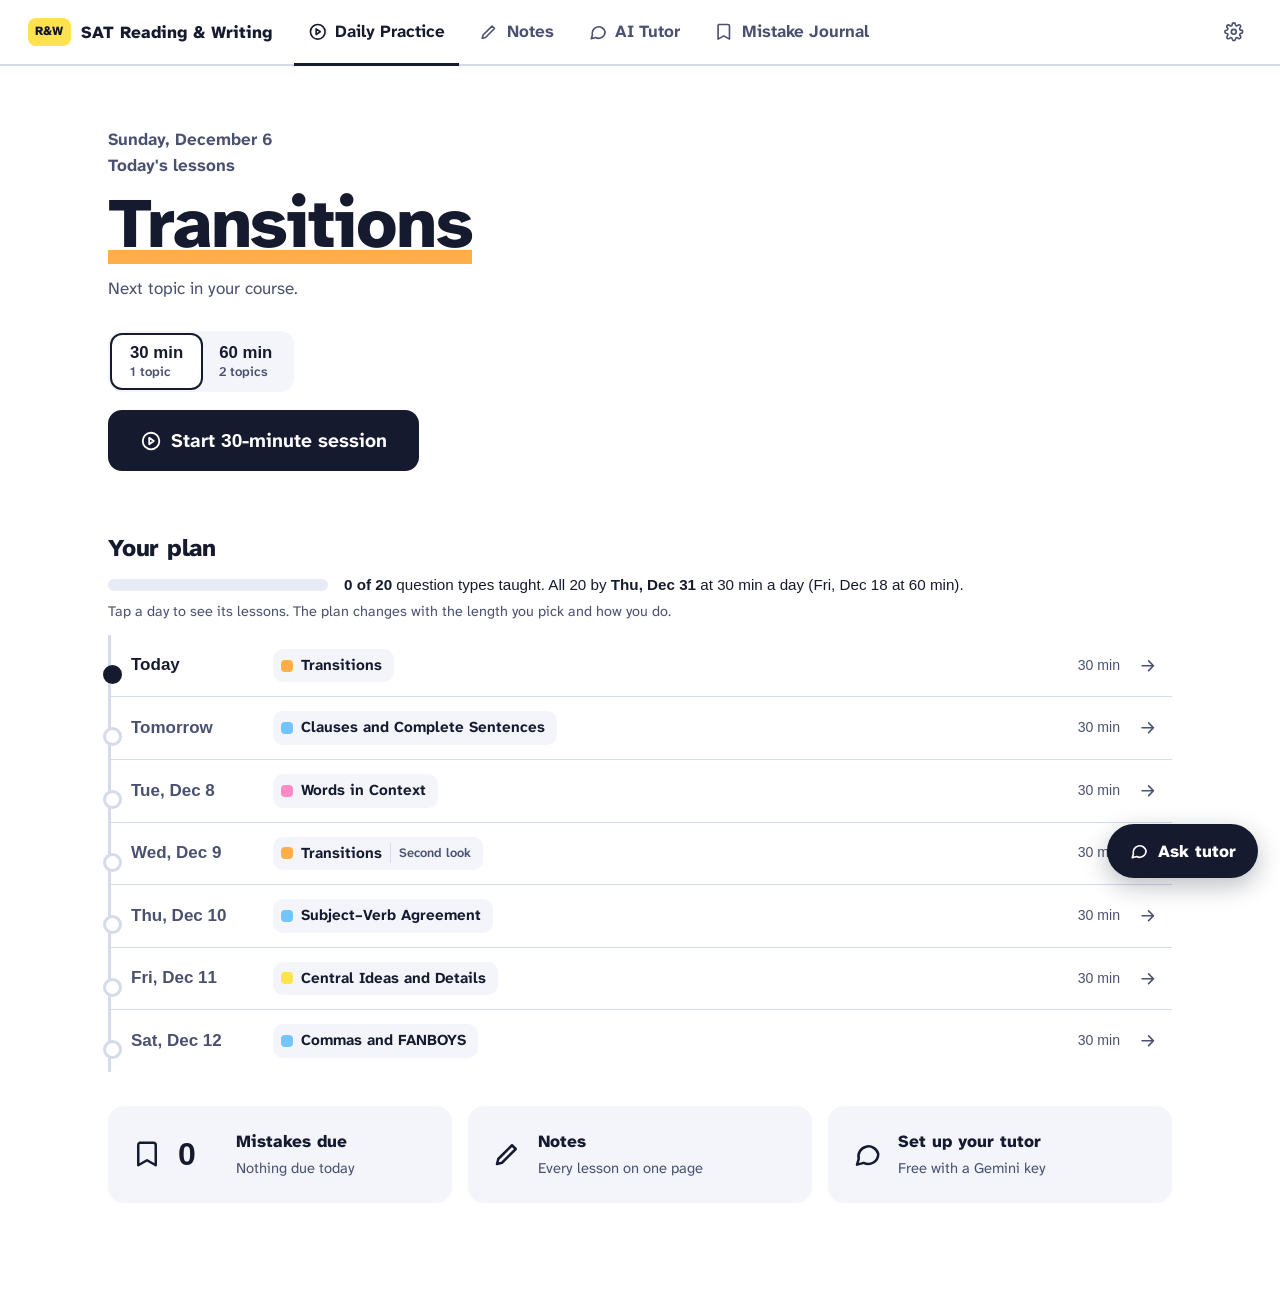
==== index.html @ 2e92bcdc "SAT Reading & Writing study app (website version) Runs the app's engine in the browser with Pyodide;" ====
<!doctype html>
<html lang="en" data-build="c3b82fe256">
<head>
<meta charset="utf-8">
<meta name="viewport" content="width=device-width, initial-scale=1">
<title>SAT Reading &amp; Writing</title>
<link rel="icon" href="data:image/svg+xml,%3Csvg xmlns='http://www.w3.org/2000/svg' viewBox='0 0 32 32'%3E%3Crect width='32' height='32' rx='8' fill='%23FFE24D'/%3E%3Ctext x='16' y='22' font-family='Arial' font-weight='800' font-size='14' fill='%2310142B' text-anchor='middle'%3ER%26W%3C/text%3E%3C/svg%3E">
<link rel="preload" href="fonts/AtkinsonHyperlegibleNext.ttf" as="font" type="font/ttf" crossorigin>
<link rel="stylesheet" href="app.css?v=c3b82fe256">
<script>window.__errors = []; window.addEventListener("error", function (e) { window.__errors.push(String(e.message || e)); });</script>
<script>try { var t = localStorage.getItem("theme"); if (t === "light" || t === "dark") document.documentElement.setAttribute("data-theme", t); } catch (e) {}</script>
</head>
<body>
<div id="boot" role="status" aria-live="polite"><div class="boot-card"><i>R&amp;W</i>
<div class="boot-msg">Loading…</div><div class="boot-bar"><span></span></div>
<p class="boot-help">The first visit downloads the app (about 15 MB). After that it opens in a couple of seconds.</p></div></div>
<style>
#boot { position: fixed; inset: 0; z-index: 100; display: grid; place-items: center; background: var(--bg); color: var(--ink); padding: 24px; }
#boot .boot-card { width: min(420px, 100%); text-align: center; }
#boot i { display: inline-grid; place-items: center; height: 44px; padding: 0 12px; border-radius: 12px; background: var(--II); color: #10142B;
  font: normal 800 1.05rem var(--sans); margin-bottom: 18px; }
#boot .boot-msg { font-weight: 800; font-size: 1.25rem; margin-bottom: 14px; }
#boot .boot-bar { height: 6px; border-radius: 3px; background: var(--panel-2); overflow: hidden; }
#boot .boot-bar span { display: block; height: 100%; width: 40%; border-radius: 3px; background: var(--II); animation: bootslide 1.2s ease-in-out infinite; }
#boot .boot-help { color: var(--ink-2); font-size: .9rem; margin-top: 14px; }
#boot.failed .boot-bar { display: none; }
#boot.failed .boot-msg { color: var(--bad); }
@keyframes bootslide { 0% { transform: translateX(-100%); } 100% { transform: translateX(250%); } }
@media (prefers-reduced-motion: reduce) { #boot .boot-bar span { animation: none; width: 100%; } }
</style>
<header class="topbar">
  <a class="brand" href="#/"><i>R&amp;W</i><span>SAT Reading &amp; Writing</span></a>
  <nav class="mainnav" aria-label="Main">
    <a href="#/" data-nav="home"><svg class="ico" viewBox="0 0 24 24"><circle cx="12" cy="12" r="9"/><path d="M10 8.5l5 3.5-5 3.5z"/></svg>Daily Practice</a>
    <a href="#/notes" data-nav="notes"><svg class="ico" viewBox="0 0 24 24"><path d="M4 20l4-1L19 8l-3-3L5 16z"/></svg>Notes</a>
    <a href="#/tutor" data-nav="tutor"><svg class="ico" viewBox="0 0 24 24"><path d="M21 12a8 8 0 0 1-11.6 7.1L4 20.5l1.4-4.6A8 8 0 1 1 21 12z"/></svg>AI Tutor</a>
    <a href="#/journal" data-nav="journal"><svg class="ico" viewBox="0 0 24 24"><path d="M6 3h11a2 2 0 0 1 2 2v16l-7-4-7 4V5a2 2 0 0 1 1-2z"/></svg>Mistake Journal</a>
  </nav>
  <a class="iconlink" href="#/settings" title="Settings" aria-label="Settings"><svg class="ico" viewBox="0 0 24 24"><circle cx="12" cy="12" r="3"/><path d="M19.4 15a1.7 1.7 0 0 0 .3 1.8l.1.1a2 2 0 1 1-2.8 2.8l-.1-.1a1.7 1.7 0 0 0-1.8-.3 1.7 1.7 0 0 0-1 1.5V21a2 2 0 1 1-4 0v-.1a1.7 1.7 0 0 0-1.1-1.5 1.7 1.7 0 0 0-1.8.3l-.1.1a2 2 0 1 1-2.8-2.8l.1-.1a1.7 1.7 0 0 0 .3-1.8 1.7 1.7 0 0 0-1.5-1H3a2 2 0 1 1 0-4h.1a1.7 1.7 0 0 0 1.5-1.1 1.7 1.7 0 0 0-.3-1.8l-.1-.1a2 2 0 1 1 2.8-2.8l.1.1a1.7 1.7 0 0 0 1.8.3H9a1.7 1.7 0 0 0 1-1.5V3a2 2 0 1 1 4 0v.1a1.7 1.7 0 0 0 1 1.5 1.7 1.7 0 0 0 1.8-.3l.1-.1a2 2 0 1 1 2.8 2.8l-.1.1a1.7 1.7 0 0 0-.3 1.8V9a1.7 1.7 0 0 0 1.5 1H21a2 2 0 1 1 0 4h-.1a1.7 1.7 0 0 0-1.5 1z"/></svg></a>
</header>
<main id="app" tabindex="-1"></main>

<button class="tutor-fab" id="tutorFab" type="button"><svg class="ico" viewBox="0 0 24 24"><path d="M21 12a8 8 0 0 1-11.6 7.1L4 20.5l1.4-4.6A8 8 0 1 1 21 12z"/></svg>Ask tutor</button>
<aside class="drawer" id="drawer" aria-hidden="true" aria-label="AI Tutor">
  <div class="drawer-head">
    <strong>AI Tutor</strong>
    <span class="drawer-ctx" id="drawerCtx"></span>
    <button class="linkbtn" id="drawerNew" type="button">New chat</button>
    <button class="iconbtn" id="drawerClose" type="button" aria-label="Close tutor"><svg class="ico" viewBox="0 0 24 24"><path d="M6 6l12 12M18 6L6 18"/></svg></button>
  </div>
  <div class="drawer-body" id="drawerBody"></div>
</aside>
<script src="pyodide/pyodide.js"></script>
<script src="web.js?v=c3b82fe256"></script>
<script src="app.js?v=c3b82fe256"></script>
</body>
</html>
---- app.css ----
@font-face { font-family: "Atkinson Next"; src: url("fonts/AtkinsonHyperlegibleNext.ttf") format("truetype"); font-weight: 200 800; font-style: normal; font-display: swap; }
@font-face { font-family: "Atkinson Next"; src: url("fonts/AtkinsonHyperlegibleNext-Italic.ttf") format("truetype"); font-weight: 200 800; font-style: italic; font-display: swap; }

/* ---------- tokens ---------- */
:root {
  --bg: #FFFFFF; --panel: #F3F5FB; --panel-2: #E7EBF5; --ink: #161A2E; --ink-2: #4A5170; --line: #D6DBEA;
  --btn: #161A2E; --btn-ink: #FFFFFF; --focus: #3B5BDB;
  --good: #0E8A4F; --good-bg: #E2F5E9; --bad: #C62F3A; --bad-bg: #FCE7E8;
  --shadow: 0 1px 0 rgba(22,26,46,.04), 0 6px 18px rgba(22,26,46,.06);
  --II: #FFE24D; --CS: #FF8CC6; --EI: #FFAE4A; --SEC: #74C4FF; --dc: #FFE24D;
  --sans: "Atkinson Next", -apple-system, BlinkMacSystemFont, "Helvetica Neue", Arial, sans-serif;
  --serif: Charter, "Bitstream Charter", "Iowan Old Style", Georgia, serif;
  --num: -apple-system, BlinkMacSystemFont, "Helvetica Neue", Inter, Arial, sans-serif;
  color-scheme: light;
}
@media (prefers-color-scheme: dark) {
  :root:not([data-theme="light"]) {
    --bg: #10142B; --panel: #181D3A; --panel-2: #232A4D; --ink: #F3F5FF; --ink-2: #BAC1E6; --line: #343D70;
    --btn: #FFE24D; --btn-ink: #10142B; --focus: #8FB0FF;
    --good: #4BE08F; --good-bg: rgba(61,220,132,.15); --bad: #FF707A; --bad-bg: rgba(255,95,103,.16);
    --shadow: none; color-scheme: dark;
  }
}
:root[data-theme="dark"] {
  --bg: #10142B; --panel: #181D3A; --panel-2: #232A4D; --ink: #F3F5FF; --ink-2: #BAC1E6; --line: #343D70;
  --btn: #FFE24D; --btn-ink: #10142B; --focus: #8FB0FF;
  --good: #4BE08F; --good-bg: rgba(61,220,132,.15); --bad: #FF707A; --bad-bg: rgba(255,95,103,.16);
  --shadow: none; color-scheme: dark;
}
.d-II { --dc: var(--II); } .d-CS { --dc: var(--CS); } .d-EI { --dc: var(--EI); } .d-SEC { --dc: var(--SEC); }

/* ---------- base ---------- */
* { box-sizing: border-box; }
html { -webkit-text-size-adjust: 100%; }
body { margin: 0; background: var(--bg); color: var(--ink); font: 17px/1.55 var(--sans); -webkit-font-smoothing: antialiased; }
a { color: inherit; }
button, input, select, textarea { font: inherit; color: inherit; }
:focus-visible { outline: 3px solid var(--focus); outline-offset: 2px; border-radius: 6px; }
h1, h2, h3 { margin: 0; line-height: 1.15; font-weight: 800; letter-spacing: -0.01em; }
h1 { font-size: 2.3rem; } h2 { font-size: 1.5rem; } h3 { font-size: 1.15rem; }
p { margin: 0 0 .7em; }
table { border-collapse: collapse; width: 100%; }
th, td { border-bottom: 1px solid var(--line); padding: 7px 10px; text-align: left; }
th { background: var(--panel); }
/* Atkinson's zero is slashed; big numbers and data use the system face. */
.tile .big, .stat .v, .qcount, .plan li b, .chart, .meter-label, .unit-nav .n { font-family: var(--num); }
.sr { position: absolute; width: 1px; height: 1px; overflow: hidden; clip: rect(0 0 0 0); }
@media (prefers-reduced-motion: reduce) { * { transition: none !important; animation: none !important; } }

.ico { width: 1.15em; height: 1.15em; flex: none; vertical-align: -0.2em; stroke: currentColor; fill: none; stroke-width: 2; stroke-linecap: round; stroke-linejoin: round; }

/* ---------- top bar ---------- */
.topbar { position: sticky; top: 0; z-index: 20; display: flex; align-items: center; gap: 22px; height: 66px; padding: 0 28px;
  background: var(--bg); border-bottom: 2px solid var(--line); }
.brand { display: flex; align-items: center; gap: 10px; font-weight: 800; text-decoration: none; white-space: nowrap; }
.brand i { height: 28px; padding: 0 7px; border-radius: 8px; background: var(--II); display: grid; place-items: center; font-style: normal;
  color: #10142B; font-size: .78rem; font-weight: 800; letter-spacing: .02em; }
.mainnav { display: flex; gap: 6px; flex: 1; }
.mainnav a { display: flex; align-items: center; gap: 8px; padding: 9px 14px; border-radius: 10px; text-decoration: none; font-weight: 700;
  color: var(--ink-2); border-bottom: 3px solid transparent; border-radius: 10px 10px 0 0; height: 66px; margin-bottom: -2px; }
.mainnav a:hover { color: var(--ink); }
.mainnav a.active { color: var(--ink); border-bottom-color: var(--ink); }
.iconlink { color: var(--ink-2); padding: 8px; border-radius: 10px; display: grid; place-items: center; }
.iconlink:hover { color: var(--ink); background: var(--panel); }
main { max-width: 1120px; margin: 0 auto; padding: 34px 28px 110px; outline: none; }

/* ---------- shared bits ---------- */
.btn { display: inline-flex; align-items: center; justify-content: center; gap: 9px; padding: 11px 20px; border-radius: 12px;
  border: 2px solid var(--line); background: var(--bg); font-weight: 700; cursor: pointer; text-decoration: none; line-height: 1.2; }
.btn:hover { border-color: var(--ink-2); }
.btn.primary { background: var(--btn); color: var(--btn-ink); border-color: var(--btn); }
.btn.primary:hover { filter: brightness(1.1); }
.btn.big { font-size: 1.2rem; padding: 17px 30px; border-radius: 14px; }
.btn.small { padding: 7px 13px; font-size: .92rem; border-radius: 10px; }
.btn.good { background: var(--good-bg); color: var(--good); border-color: transparent; }
.btn:disabled { opacity: .5; cursor: default; filter: none; }
.linkbtn { background: none; border: 0; padding: 0; cursor: pointer; font-weight: 700; color: var(--ink-2); text-decoration: underline; text-underline-offset: 3px; }
.linkbtn:hover { color: var(--ink); }
.row { display: flex; gap: 12px; align-items: center; flex-wrap: wrap; }
.spacer { flex: 1; }
.muted { color: var(--ink-2); }
.small { font-size: .9rem; }
.chip { display: inline-flex; align-items: center; gap: 6px; padding: 4px 12px; border-radius: 999px; font-size: .85rem; font-weight: 700;
  background: var(--panel-2); color: var(--ink); white-space: nowrap; }
.chip.dom { background: var(--dc); color: #10142B; }
.chip.good { background: var(--good-bg); color: var(--good); }
.chip.bad { background: var(--bad-bg); color: var(--bad); }
.swipe { background: linear-gradient(var(--dc), var(--dc)) no-repeat 0 90% / 100% .2em; padding-bottom: .05em; }
.panel { background: var(--panel); border-radius: 16px; padding: 22px 24px; }
.label { font-size: .88rem; font-weight: 800; color: var(--ink-2); margin-bottom: 10px; }
.notice { background: var(--panel); border-left: 5px solid var(--dc); border-radius: 12px; padding: 14px 18px; margin-bottom: 18px; }
.loading { color: var(--ink-2); padding: 50px 0; }
.empty { padding: 30px; text-align: center; color: var(--ink-2); background: var(--panel); border-radius: 16px; }
details > summary { cursor: pointer; font-weight: 700; list-style: none; display: inline-flex; align-items: center; gap: 8px; color: var(--ink-2); }
details > summary::-webkit-details-marker { display: none; }
details > summary::before { content: "+"; display: inline-grid; place-items: center; width: 20px; height: 20px; border-radius: 6px; background: var(--panel-2); font-size: .9rem; color: var(--ink); }
details[open] > summary::before { content: "−"; }
details[open] > summary { margin-bottom: 10px; }

/* ---------- home ---------- */
.today { padding: 26px 0 30px; }
.today-date { color: var(--ink-2); font-weight: 700; }
.today-topic { font-size: clamp(2.6rem, 6vw, 4.4rem); line-height: 1.05; margin: 8px 0 14px; letter-spacing: -0.02em; }
.today .chips { display: flex; gap: 8px; flex-wrap: wrap; margin-bottom: 10px; }
.today-why { color: var(--ink-2); margin-bottom: 26px; }
.done-mark { display: inline-flex; align-items: center; gap: 12px; font-size: 1.25rem; font-weight: 800; color: var(--good);
  background: var(--good-bg); padding: 14px 22px; border-radius: 14px; }
.plan { list-style: none; padding: 0; margin: 0 0 30px; display: flex; gap: 0; flex-wrap: wrap; counter-reset: st; }
.plan li { display: flex; align-items: center; gap: 10px; padding: 12px 16px 12px 12px; background: var(--panel); font-weight: 700;
  margin: 0 6px 6px 0; border-radius: 12px; }
.plan li b { counter-increment: st; display: grid; place-items: center; width: 28px; height: 28px; border-radius: 50%; background: var(--dc); color: #10142B; font-size: .85rem; }
.plan li b::before { content: counter(st); }
.plan li span { color: var(--ink-2); font-weight: 600; }
.tiles { display: grid; grid-template-columns: 1fr 1fr; gap: 16px; }
.tile { display: flex; align-items: center; gap: 16px; padding: 20px 22px; border-radius: 16px; background: var(--panel); text-decoration: none; border: 2px solid transparent; }
.tile:hover { border-color: var(--line); }
.tile .big { font-size: 2rem; font-weight: 800; line-height: 1; min-width: 42px; }
.tile .t { font-weight: 800; }
.tile .s { color: var(--ink-2); font-size: .92rem; }
.tile .ico { width: 30px; height: 30px; }

.today-topic .plus { color: var(--ink-2); font-weight: 600; }
.lenpick { display: inline-flex; gap: 0; padding: 4px; border-radius: 14px; background: var(--panel); }
.lenpick button { display: flex; flex-direction: column; align-items: flex-start; padding: 8px 18px; border: 0; border-radius: 10px; background: none; cursor: pointer; color: var(--ink-2); line-height: 1.25; }
.lenpick button b { font-size: 1.05rem; color: var(--ink); font-family: var(--num); }
.lenpick button span { font-size: .82rem; font-weight: 600; }
.lenpick button.on { background: var(--bg); box-shadow: 0 0 0 2px var(--ink); }
#hero .lenpick { margin-top: 4px; }
.week { list-style: none; margin: 0; padding: 0; border-left: 3px solid var(--line); }
.week li { position: relative; }
.week li + li { border-top: 1px solid var(--line); }
.week li::before { content: ""; position: absolute; left: -8px; top: 30px; width: 13px; height: 13px; border-radius: 50%; background: var(--bg); border: 3px solid var(--line); }
.week li.is-today::before { background: var(--ink); border-color: var(--ink); }
.week li.is-done::before { background: var(--good); border-color: var(--good); }
.wk-row { width: 100%; display: grid; grid-template-columns: 128px 1fr auto auto; gap: 14px; align-items: center; padding: 14px 10px 14px 20px;
  background: none; border: 0; text-align: left; cursor: pointer; border-radius: 0 12px 12px 0; }
.wk-row:hover { background: var(--panel); }
.week li.open .wk-row { background: var(--panel); }
.week li.is-today .wk-day { color: var(--ink); }
.wk-day { font-family: var(--num); font-weight: 800; color: var(--ink-2); }
.wk-topics { display: flex; gap: 8px; flex-wrap: wrap; }
.wk-meta { color: var(--ink-2); font-size: .88rem; font-family: var(--num); white-space: nowrap; }
.wk-done { display: grid; place-items: center; width: 28px; height: 28px; border-radius: 50%; background: var(--good-bg); color: var(--good); }
.wk-open { display: grid; place-items: center; width: 28px; height: 28px; color: var(--ink-2); transition: transform .15s; }
.week li.open .wk-open { transform: rotate(90deg); }
.wk-detail { margin: 0 0 14px 20px; padding: 16px 18px; border-radius: 0 0 14px 14px; background: var(--panel); display: flex; flex-direction: column; gap: 12px; align-items: flex-start; }
.wk-lesson { border-left: 5px solid var(--dc); padding: 2px 0 2px 14px; }
.wk-lesson .nm { font-weight: 800; font-size: 1.1rem; }
.wk-lesson .tg { margin-top: 2px; }
.wk-lesson .rs { color: var(--ink-2); font-size: .9rem; margin-top: 2px; }
.wk-lesson .linkbtn { display: inline-block; margin-top: 6px; }
.wk-sum { color: var(--ink-2); font-size: .92rem; }
.wk-detail .btn { margin-top: 2px; }
.course { display: flex; align-items: center; gap: 16px; margin: 10px 0 4px; flex-wrap: wrap; }
.course-bar { flex: 0 0 220px; height: 12px; border-radius: 999px; background: var(--panel-2); overflow: hidden; }
.course-bar i { display: block; height: 100%; background: linear-gradient(90deg, var(--II), var(--CS), var(--EI), var(--SEC)); border-radius: 999px; }
.course-text { font-size: .95rem; }
.course-text b { font-family: var(--num); }
.tiles.three { grid-template-columns: repeat(3, 1fr); }
.wk-row:hover .tchip, .week li.open .tchip { background: var(--bg); }
.course-text, .wk-sum, .btn .n { font-family: var(--num); }
.tchip { display: inline-flex; align-items: center; gap: 8px; padding: 5px 12px 5px 8px; border-radius: 10px; background: var(--panel); font-weight: 700; font-size: .95rem; }
.tchip i { width: 12px; height: 12px; border-radius: 4px; background: var(--dc); flex: none; }
.tchip em { font-style: normal; font-weight: 600; font-size: .8rem; color: var(--ink-2); padding-left: 8px; border-left: 1px solid var(--line); }
.btn.ghost { border-color: transparent; background: var(--panel); padding: 6px 9px; }
.topic-row { display: flex; align-items: center; gap: 10px; flex-wrap: wrap; padding: 14px 18px; border-left: 5px solid var(--dc); background: var(--panel); border-radius: 12px; margin-bottom: 8px; }
.topic-row .nm { font-weight: 800; font-size: 1.1rem; }
.topic-row .mantra { color: var(--ink-2); margin-top: 2px; }
@media (max-width: 640px) {
  .wk-row { grid-template-columns: 1fr auto auto; gap: 8px 10px; }
  .wk-row .wk-topics { grid-column: 1 / -1; grid-row: 2; }
  .tiles.three { grid-template-columns: 1fr; }
}

/* ---------- session header ---------- */
.sess-head { display: flex; align-items: center; gap: 14px; flex-wrap: wrap; margin-bottom: 18px; }
.sess-head h1 { font-size: 2rem; }
.steps { display: flex; gap: 6px; margin: 0 -4px 26px; padding: 4px; overflow-x: auto; scrollbar-width: thin; }
.steps button { flex: none; display: inline-flex; align-items: center; gap: 7px; padding: 8px 14px; border-radius: 999px; border: 2px solid transparent;
  font-size: .9rem; font-weight: 700; background: var(--panel); color: var(--ink-2); cursor: pointer; white-space: nowrap; }
.steps button:hover { border-color: var(--line); color: var(--ink); }
.steps button small { font-family: var(--num); font-weight: 600; opacity: .75; }
.steps button .dot { width: 9px; height: 9px; border-radius: 50%; background: var(--dc); flex: none; }
.steps button.done { color: var(--good); background: var(--good-bg); }
.steps button.cur { background: var(--dc); color: #10142B; border-color: var(--dc); }
.steps button.cur .dot { background: #10142B; }

/* ---------- lesson ---------- */
.video { position: relative; border-radius: 16px; overflow: hidden; background: #10142B; aspect-ratio: 16 / 9; }
.video video { width: 100%; height: 100%; display: block; }
.video-missing { display: grid; place-items: center; height: 100%; color: #BAC1E6; padding: 30px; text-align: center; }
.transcript { margin-top: 10px; }
.transcript p { color: var(--ink-2); margin-bottom: .45em; }
.block { margin-top: 34px; }
.block > h2 { margin-bottom: 16px; display: flex; align-items: center; gap: 10px; }
.attack { list-style: none; padding: 0; margin: 0; counter-reset: a; display: grid; gap: 10px; }
.attack li { counter-increment: a; display: grid; grid-template-columns: 52px 1fr; gap: 4px 16px; align-items: center; padding: 16px 20px; background: var(--panel); border-radius: 16px; }
.attack li::before { content: counter(a); grid-row: span 2; width: 46px; height: 46px; border-radius: 50%; background: var(--dc); color: #10142B;
  display: grid; place-items: center; font-weight: 800; font-size: 1.25rem; }
.attack .h { font-size: 1.25rem; font-weight: 800; line-height: 1.25; }
.attack.compact li { padding: 10px 16px; }
.attack.compact li::before { grid-row: auto; width: 36px; height: 36px; font-size: 1rem; }
.attack .d { color: var(--ink-2); }
.mantra { display: inline-block; margin-top: 16px; font-size: 1.3rem; font-weight: 800; }
.rules { display: grid; grid-template-columns: repeat(auto-fill, minmax(320px, 1fr)); gap: 12px; }
.rule { background: var(--panel); border-radius: 16px; padding: 18px 20px; border-top: 5px solid var(--dc); }
.rule .n { font-weight: 800; font-size: 1.08rem; line-height: 1.3; margin-bottom: 6px; }
.rule .t { color: var(--ink-2); margin-bottom: 8px; }
.ex { display: flex; gap: 10px; align-items: flex-start; font-family: var(--serif); font-size: 1.02rem; line-height: 1.45; padding: 8px 12px; border-radius: 10px; margin-top: 6px; }
.ex .m { flex: none; width: 22px; height: 22px; border-radius: 50%; display: grid; place-items: center; font: 800 .8rem var(--sans); margin-top: 2px; }
.ex.good { background: var(--good-bg); } .ex.good .m { background: var(--good); }
.ex.bad { background: var(--bad-bg); } .ex.bad .m { background: var(--bad); }
.ex .m { color: var(--bg); } .ex .m .ico { width: 14px; height: 14px; stroke-width: 3; }
.traps { display: grid; grid-template-columns: repeat(auto-fill, minmax(260px, 1fr)); gap: 12px; }
.trap { padding: 16px 18px; border-radius: 16px; background: var(--bad-bg); }
.trap b { display: flex; align-items: center; gap: 8px; color: var(--bad); margin-bottom: 4px; }
.spotlist { display: flex; flex-wrap: wrap; gap: 8px; }
.spotlist span { padding: 8px 14px; border-radius: 12px; background: var(--panel); font-weight: 700; }
.next-row { display: flex; gap: 12px; align-items: center; margin-top: 30px; flex-wrap: wrap; }

/* ---------- question ---------- */
.qwrap { display: grid; grid-template-columns: 1.08fr 1fr; background: var(--bg); border: 2px solid var(--line); border-radius: 18px; overflow: hidden; }
.qwrap.single { grid-template-columns: 1fr; }
.qpassage { padding: 28px 32px; border-right: 2px solid var(--line); font-family: var(--serif); font-size: 1.12rem; line-height: 1.72; }
.qpassage p { margin-bottom: .9em; }
.qpassage ul { padding-left: 1.2em; }
.qside { padding: 26px 30px; }
.qmeta { display: flex; gap: 8px; align-items: center; margin-bottom: 16px; flex-wrap: wrap; }
.qcount { font-weight: 800; margin-right: 4px; }
.qtext { font-weight: 700; font-size: 1.05rem; line-height: 1.45; margin-bottom: 16px; }
.blank { display: inline-block; min-width: 84px; border-bottom: 2.5px solid var(--ink); margin: 0 3px; height: 1.1em; vertical-align: -0.25em; }
u { text-decoration-thickness: 2px; text-underline-offset: 4px; }
.choices { display: flex; flex-direction: column; gap: 10px; }
.choice { display: flex; align-items: stretch; border: 2px solid var(--line); border-radius: 12px; background: var(--bg); transition: border-color .12s; }
.choice .pick { flex: 1; display: flex; gap: 14px; align-items: flex-start; text-align: left; background: none; border: 0; padding: 12px 14px; cursor: pointer;
  font-family: var(--serif); font-size: 1.05rem; line-height: 1.45; border-radius: 10px; }
.choice .letter { flex: none; width: 30px; height: 30px; border-radius: 50%; border: 2px solid var(--ink-2); display: grid; place-items: center; font: 800 .85rem var(--sans); }
.choice .strike { background: none; border: 0; border-left: 2px solid var(--line); color: var(--ink-2); width: 44px; cursor: pointer; font-size: 1rem; }
.choice .strike:hover { color: var(--bad); }
.choice:hover { border-color: var(--ink-2); }
.choice.sel { border-color: var(--btn); box-shadow: inset 0 0 0 1px var(--btn); }
.choice.sel .letter { background: var(--btn); border-color: var(--btn); color: var(--btn-ink); }
.choice.out .pick { text-decoration: line-through; text-decoration-thickness: 2px; opacity: .42; }
.choice.correct { border-color: var(--good); background: var(--good-bg); }
.choice.correct .letter { background: var(--good); border-color: var(--good); color: var(--bg); }
.choice.wrong { border-color: var(--bad); background: var(--bad-bg); }
.choice.wrong .letter { background: var(--bad); border-color: var(--bad); color: var(--bg); }
.choice.locked .pick, .choice.locked .strike { cursor: default; }
.choice.locked .strike { visibility: hidden; }
/* a wrong pick on the way to the right answer */
.choice.tried { border-color: var(--bad); background: var(--bad-bg); }
.choice.tried .pick { cursor: default; }
.choice.tried .pick > span:last-child { text-decoration: line-through; text-decoration-color: var(--bad); text-decoration-thickness: 2px; opacity: .6; }
.choice.tried .letter { background: var(--bad); border-color: var(--bad); color: var(--bg); }
.choice.tried .strike { visibility: hidden; }
.choice.shake { animation: shake .32s ease-in-out; }
@keyframes shake { 0%, 100% { transform: none; } 25% { transform: translateX(-5px); } 75% { transform: translateX(5px); } }
.tryagain { display: flex; gap: 10px; align-items: center; margin-top: 14px; padding: 10px 14px; border-radius: 10px; background: var(--bad-bg); color: var(--bad); }
.tryagain b { font-weight: 800; }
.tryagain span { color: var(--ink); }
.tryagain .linkbtn { display: inline-flex; align-items: center; gap: 4px; color: var(--ink-2); }
.tryagain b { color: var(--bad); }
/* question navigator */
.qnav { display: flex; align-items: center; gap: 10px; margin-bottom: 14px; }
.qdots { display: flex; gap: 6px; flex-wrap: wrap; flex: 1; }
.qdots button { min-width: 36px; height: 36px; padding: 0 6px; border-radius: 9px; border: 2px solid var(--line); background: var(--bg); color: var(--ink-2);
  font: 700 .9rem var(--num); cursor: pointer; }
.qdots button:hover { border-color: var(--ink-2); color: var(--ink); }
.qdots button.ok { background: var(--good-bg); border-color: var(--good); color: var(--good); }
.qdots button.no { background: var(--bad-bg); border-color: var(--bad); color: var(--bad); }
.qdots button.part { border-color: var(--bad); border-style: dashed; color: var(--bad); }
.qdots button.cur { box-shadow: 0 0 0 3px var(--dc); border-color: var(--ink); color: var(--ink); }
.btn.ghost:disabled { opacity: .35; }
/* explanation order after retries */
.whyorder { list-style: none; padding: 0; margin: 0 0 6px; }
.whyorder li { display: flex; gap: 12px; padding: 10px 14px; border-radius: 10px; margin-bottom: 8px; }
.whyorder li.no { background: var(--bad-bg); }
.whyorder li.ok { background: var(--good-bg); }
.whyorder .l { flex: none; width: 26px; height: 26px; border-radius: 50%; display: grid; place-items: center; font: 800 .82rem var(--sans); color: var(--bg); }
.whyorder li.no .l { background: var(--bad); } .whyorder li.ok .l { background: var(--good); }
.whyorder b { font-weight: 800; }
.choice.locked:hover { border-color: inherit; }
.qactions { display: flex; gap: 10px; align-items: center; margin-top: 18px; flex-wrap: wrap; }
.hintbox { background: var(--panel); border-left: 5px solid var(--dc); padding: 12px 16px; border-radius: 10px; margin-top: 14px; }

/* feedback */
.fb { margin-top: 16px; border-radius: 18px; padding: 22px 26px; border: 2px solid var(--line); }
.fb.is-good { border-color: var(--good); }
.fb.is-bad { border-color: var(--bad); }
.verdict { display: flex; align-items: center; gap: 12px; font-size: 1.35rem; font-weight: 800; margin-bottom: 14px; }
.verdict .badge { width: 38px; height: 38px; border-radius: 50%; display: grid; place-items: center; color: var(--bg); }
.fb.is-good .verdict { color: var(--good); } .fb.is-good .badge { background: var(--good); }
.fb.is-bad .verdict { color: var(--bad); } .fb.is-bad .badge { background: var(--bad); }
.why { font-size: 1.05rem; margin-bottom: 12px; }
.why b { font-weight: 800; }
.yours { background: var(--bad-bg); border-radius: 10px; padding: 10px 14px; margin-bottom: 12px; }
.fb details { margin-top: 8px; }
.whylist { list-style: none; padding: 0; margin: 0; }
.whylist li { display: flex; gap: 12px; padding: 8px 0; border-bottom: 1px solid var(--line); }
.whylist li:last-child { border-bottom: 0; }
.whylist .l { flex: none; font-weight: 800; width: 22px; }
.whylist li.ok .l { color: var(--good); } .whylist li.no .l { color: var(--bad); }
.tipline { display: flex; gap: 10px; align-items: flex-start; background: var(--panel); border-radius: 10px; padding: 10px 14px; margin-top: 10px; }
.fb-actions { display: flex; gap: 10px; align-items: center; flex-wrap: wrap; margin-top: 18px; padding-top: 16px; border-top: 2px solid var(--line); }
.cats { display: flex; flex-wrap: wrap; gap: 6px; margin-top: 12px; align-items: center; }
.cats .q { font-weight: 800; margin-right: 4px; }
.cats button { border: 2px solid var(--line); background: var(--bg); border-radius: 999px; padding: 5px 12px; font-size: .88rem; font-weight: 700; cursor: pointer; }
.cats button.on { background: var(--btn); color: var(--btn-ink); border-color: var(--btn); }

/* charts */
.chart { margin: 0 0 16px; font-family: var(--sans); }
.chart .title { font-weight: 800; font-size: .95rem; margin-bottom: 6px; }
.chart table { font-size: .95rem; }
.chart svg text { font-family: var(--sans); fill: var(--ink-2); font-size: 11px; }
.legend { display: flex; gap: 14px; font-size: .85rem; color: var(--ink-2); margin-top: 4px; flex-wrap: wrap; }
.legend i { display: inline-block; width: 11px; height: 11px; border-radius: 3px; margin-right: 5px; vertical-align: -1px; }

/* worked example walkthrough */
.walk ol { padding-left: 1.3em; margin: 0; }
.walk li { margin-bottom: 8px; font-size: 1.05rem; }

/* ---------- summary ---------- */
.stats { display: grid; grid-template-columns: repeat(auto-fit, minmax(170px, 1fr)); gap: 12px; margin: 18px 0 8px; }
.stat { background: var(--panel); border-radius: 16px; padding: 18px 20px; }
.stat .v { font-size: 2.2rem; font-weight: 800; line-height: 1; }
.stat .k { color: var(--ink-2); font-weight: 700; margin-top: 6px; }

/* ---------- masterclass ---------- */
.mc-domain { margin-top: 30px; }
.mc-domain > h2 { display: flex; align-items: center; gap: 12px; margin-bottom: 14px; font-size: 1.3rem; }
.mc-domain > h2 i { width: 16px; height: 16px; border-radius: 5px; background: var(--dc); }
.mc-grid { display: grid; grid-template-columns: repeat(auto-fill, minmax(250px, 1fr)); gap: 12px; }
.mc-sub { grid-column: 1 / -1; font-weight: 800; color: var(--ink-2); margin: 6px 0 -2px; }
.unit-tile { display: flex; flex-direction: column; gap: 10px; padding: 18px 18px 16px; border-radius: 16px; background: var(--panel); text-decoration: none;
  border: 2px solid transparent; border-left: 6px solid var(--dc); min-height: 112px; }
.unit-tile:hover { border-color: var(--line); border-left-color: var(--dc); }
.unit-tile .nm { font-weight: 800; font-size: 1.05rem; line-height: 1.25; }
.unit-tile .foot { display: flex; align-items: center; gap: 8px; margin-top: auto; }
.meter { display: inline-flex; gap: 3px; }
.meter i { width: 16px; height: 6px; border-radius: 3px; background: var(--panel-2); }
.meter i.on { background: var(--ink); }
.meter-label { font-size: .82rem; font-weight: 700; color: var(--ink-2); }
.done-dot { margin-left: auto; color: var(--good); display: flex; }
.next-up { display: flex; align-items: center; gap: 18px; padding: 20px 24px; border-radius: 16px; background: var(--panel); flex-wrap: wrap; }
.next-up .nm { font-size: 1.4rem; font-weight: 800; }

.unit-head { margin-bottom: 22px; }
.crumb { color: var(--ink-2); font-weight: 700; font-size: .92rem; margin-bottom: 8px; }
.crumb a { text-decoration: none; }
.crumb a:hover { text-decoration: underline; }
.unit-head h1 { font-size: 2.4rem; margin-bottom: 10px; }
.unit-layout { display: grid; grid-template-columns: 230px 1fr; gap: 34px; align-items: start; }
.unit-nav { position: sticky; top: 90px; display: flex; flex-direction: column; gap: 2px; }
.unit-nav button { display: flex; align-items: center; gap: 11px; padding: 9px 10px; border-radius: 10px; border: 0; background: none; cursor: pointer;
  text-align: left; font-weight: 700; color: var(--ink-2); }
.unit-nav button:hover { background: var(--panel); color: var(--ink); }
.unit-nav button.cur { background: var(--panel-2); color: var(--ink); }
.unit-nav .n { width: 26px; height: 26px; flex: none; border-radius: 50%; background: var(--panel-2); display: grid; place-items: center; font-size: .78rem; font-weight: 800; color: var(--ink); }
.unit-nav button.cur .n { background: var(--dc); color: #10142B; }
.unit-nav .n.on { background: var(--good); color: var(--bg); }
.unit-nav hr { border: 0; border-top: 2px solid var(--line); margin: 10px 0; width: 100%; }

/* ---------- journal ---------- */
.filters { display: flex; gap: 10px; align-items: center; flex-wrap: wrap; margin: 18px 0; }
select, input[type=text], input[type=password], textarea { padding: 10px 12px; border-radius: 10px; border: 2px solid var(--line); background: var(--bg); color: var(--ink); }
.tabs { display: inline-flex; background: var(--panel); border-radius: 12px; padding: 4px; }
.tabs button { border: 0; background: none; padding: 7px 15px; border-radius: 9px; cursor: pointer; font-weight: 700; color: var(--ink-2); }
.tabs button.on { background: var(--bg); color: var(--ink); box-shadow: 0 0 0 2px var(--line); }
.mistake { border-radius: 16px; background: var(--panel); margin-bottom: 10px; border-left: 6px solid var(--dc); }
.mistake-head { display: flex; gap: 14px; align-items: center; padding: 16px 20px; cursor: pointer; flex-wrap: wrap; }
.mistake-head .nm { font-weight: 800; }
.mistake-head .sk { color: var(--ink-2); }
.mistake-body { padding: 0 20px 20px; }
.mistake-body .qwrap { margin-bottom: 14px; }

/* ---------- tutor ---------- */
.chat { display: flex; flex-direction: column; gap: 12px; }
.msg { max-width: 88%; padding: 11px 15px; border-radius: 16px; line-height: 1.5; }
.msg p:last-child, .msg ul:last-child, .msg ol:last-child { margin-bottom: 0; }
.msg ul, .msg ol { padding-left: 1.2em; margin: .2em 0 .6em; }
.msg.user { align-self: flex-end; background: var(--btn); color: var(--btn-ink); border-bottom-right-radius: 5px; white-space: pre-wrap; }
.msg.assistant { align-self: flex-start; background: var(--panel); border-bottom-left-radius: 5px; }
.msg.typing { color: var(--ink-2); }
.composer { display: flex; gap: 8px; align-items: flex-end; margin-top: 14px; }
.composer textarea { flex: 1; resize: none; min-height: 48px; max-height: 180px; }
.attach-preview { font-size: .88rem; color: var(--ink-2); margin-top: 6px; }
.suggest { display: flex; gap: 8px; flex-wrap: wrap; margin-top: 12px; }
.suggest button { border: 2px solid var(--line); background: var(--bg); border-radius: 999px; padding: 7px 13px; font-weight: 700; cursor: pointer; font-size: .9rem; }
.suggest button:hover { border-color: var(--ink-2); }
.tutor-page { max-width: 780px; }
.setup { display: grid; gap: 14px; }
.setup .steps { margin: 0; padding-left: 1.3em; }
.setup .steps li { margin-bottom: 6px; }
.field { display: grid; gap: 6px; }
.field > span { font-weight: 800; }
.field textarea { min-height: 110px; resize: vertical; }
.tutor-fab { position: fixed; right: 22px; bottom: 22px; z-index: 30; display: flex; align-items: center; gap: 9px; background: var(--btn); color: var(--btn-ink);
  border: 0; border-radius: 999px; padding: 14px 22px; font-weight: 800; cursor: pointer; box-shadow: 0 8px 24px rgba(16,20,43,.28); }
.drawer { position: fixed; top: 0; right: 0; bottom: 0; width: 440px; max-width: 100vw; background: var(--bg); border-left: 2px solid var(--line);
  z-index: 40; transform: translateX(105%); transition: transform .22s ease; display: flex; flex-direction: column; }
.drawer.open { transform: none; box-shadow: -10px 0 30px rgba(0,0,0,.18); }
.drawer-head { display: flex; align-items: center; gap: 10px; padding: 14px 16px; border-bottom: 2px solid var(--line); }
.drawer-ctx { flex: 1; font-size: .85rem; color: var(--ink-2); white-space: nowrap; overflow: hidden; text-overflow: ellipsis; }
.drawer-body { flex: 1; overflow: auto; padding: 16px; display: flex; flex-direction: column; }
.drawer-body .chat { flex: 1; }
.iconbtn { background: none; border: 0; cursor: pointer; color: var(--ink-2); padding: 6px; border-radius: 8px; display: grid; place-items: center; }
.iconbtn:hover { background: var(--panel); color: var(--ink); }
/* On a laptop screen the tutor opens beside the page instead of covering the question. */
@media (min-width: 1180px) {
  main { transition: margin .22s ease; }
  body.tutor-open main { margin-right: 440px; margin-left: max(0px, calc((100vw - 440px - 1120px) / 2)); }
  body.tutor-open .tutor-fab { display: none; }
}
@media (min-width: 1180px) and (max-width: 1500px) {
  body.tutor-open main { padding-left: 24px; padding-right: 24px; }
  body.tutor-open .qpassage, body.tutor-open .qside { padding: 22px; }
}

@media (max-width: 860px) {
  .topbar { padding: 0 12px; gap: 6px; height: auto; flex-wrap: wrap; }
  .brand span { display: none; }
  .mainnav { flex-wrap: wrap; gap: 0; }
  .mainnav a { padding: 8px 9px; height: 52px; font-size: .9rem; }
  .mainnav a .ico { display: none; }
  main { padding: 22px 16px 100px; }
  .qwrap { grid-template-columns: 1fr; }
  .qpassage { border-right: 0; border-bottom: 2px solid var(--line); padding: 20px; }
  .qside { padding: 20px; }
  .tiles { grid-template-columns: 1fr; }
  .unit-layout { grid-template-columns: 1fr; }
  .unit-nav { position: static; flex-direction: row; flex-wrap: wrap; }
  .unit-nav button span:last-child { display: none; }
  .unit-nav hr { display: none; }
  .tutor-fab { right: 12px; bottom: 12px; padding: 11px 16px; }
}
@media print {
  .topbar, .tutor-fab, .drawer, .unit-nav, .next-row { display: none !important; }
  .unit-layout { display: block; }
}

/* ---------- notes: one notebook page per question type ---------- */
.notecard { --rule: 34px; background: #FDFDFB; color: #1B2140; border-radius: 12px; padding: 22px 26px 20px 74px; margin-bottom: 18px;
  box-shadow: 0 1px 0 rgba(22,26,46,.06), 0 8px 24px rgba(22,26,46,.10); position: relative; break-inside: avoid;
  background-image: linear-gradient(to right, transparent 50px, #F2A3A8 50px, #F2A3A8 52px, transparent 52px),
    repeating-linear-gradient(to bottom, transparent 0 calc(var(--rule) - 1px), #DCE5F2 calc(var(--rule) - 1px) var(--rule));
  background-position: 0 0, 0 12px; }
.notecard header { display: flex; align-items: flex-start; gap: 16px; flex-wrap: wrap; margin-bottom: 8px; }
.notecard h3 { font-size: 1.45rem; line-height: 1.2; }
.notecard .nc-dom { font-size: .82rem; font-weight: 700; color: #5B6390; }
.notecard .nc-copied { border: 1.5px solid #C9D2E6; background: #fff; color: #5B6390; border-radius: 999px; padding: 3px 12px; font: 700 .82rem var(--sans);
  cursor: pointer; display: inline-flex; align-items: center; gap: 6px; }
.notecard .nc-copied[aria-pressed="true"] { background: #E2F5E9; border-color: #0E8A4F; color: #0E8A4F; }
.notes-jump a.copied i { background: var(--good); }
.notes-jump a.copied::after { content: "✓"; color: var(--good); font-weight: 800; }
.notecard .nc-mantra { margin-left: auto; font-weight: 800; background: var(--dc); color: #10142B; padding: 3px 12px; border-radius: 6px; font-size: .95rem; }
.notecard .nc-cols { display: grid; grid-template-columns: 1fr 1fr; gap: 0 34px; }
.notecard .nc-k { font-size: .78rem; font-weight: 800; color: #5B6390; line-height: var(--rule); height: var(--rule); }
.notecard p, .notecard li { line-height: var(--rule); margin: 0; font-size: 1rem; }
.notecard ol, .notecard ul { margin: 0; padding-left: 22px; }
.notecard .nc-trap { color: #C62F3A; font-weight: 700; }
.notecard.dim { opacity: .62; }
.nc-head h2 { display: flex; align-items: center; gap: 10px; }
.notes-jump { display: flex; flex-wrap: wrap; gap: 8px; margin-bottom: 22px; }
.notes-jump a { display: inline-flex; align-items: center; gap: 8px; padding: 6px 12px; border-radius: 10px; background: var(--panel); text-decoration: none; font-weight: 700; font-size: .9rem; }
.notes-jump a i { width: 10px; height: 10px; border-radius: 3px; background: var(--dc); }
.notes-jump a.later { color: var(--ink-2); }
.notes-sec { margin: 26px 0 14px; }
.notecard { scroll-margin-top: 90px; }
.notecard.flash { box-shadow: 0 0 0 4px var(--dc), 0 8px 24px rgba(22,26,46,.10); }
.notes-nudge { display: flex; align-items: center; gap: 12px; flex-wrap: wrap; background: var(--panel); border-radius: 14px; padding: 14px 18px; }
.notes-nudge .ico { width: 22px; height: 22px; }
details.more { margin-top: 26px; }
details.more > summary { font-size: 1.02rem; }
@media (max-width: 760px) { .notecard .nc-cols { grid-template-columns: 1fr; } .notecard { padding-left: 62px; } }
@media print {
  .topbar, .tutor-fab, .drawer, .notes-jump, .notes-head .btn, .next-row, .nc-copied { display: none !important; }
  body { background: #fff; color: #000; }
  main { padding: 0; max-width: none; }
  .notecard { box-shadow: none; border: 1px solid #ccc; page-break-inside: avoid; }
  .notecard.dim { opacity: 1; }
}

.keyhint { margin-top: 12px; font-size: .8rem; color: var(--ink-2); }
.keyhint kbd { font: 700 .75rem var(--num); border: 1.5px solid var(--line); border-bottom-width: 3px; border-radius: 6px; padding: 1px 6px; background: var(--bg); color: var(--ink); }
@media (hover: none) { .keyhint { display: none; } }

.vbar { display: flex; align-items: center; gap: 8px 18px; margin-top: 10px; flex-wrap: wrap; }
.vbar .chaps, .vbar .rates { display: flex; align-items: center; gap: 6px; flex-wrap: wrap; }
.vbar .rates { margin-left: auto; }
.vbar .muted { margin-right: 2px; }
.vbar button { border: 2px solid var(--line); background: var(--bg); border-radius: 8px; padding: 3px 10px; font: 700 .85rem var(--num); cursor: pointer; color: var(--ink-2); }
.vbar .chaps button { font-family: var(--sans); }
.vbar button:hover { border-color: var(--ink-2); color: var(--ink); }
.vbar button.on { background: var(--btn); border-color: var(--btn); color: var(--btn-ink); }
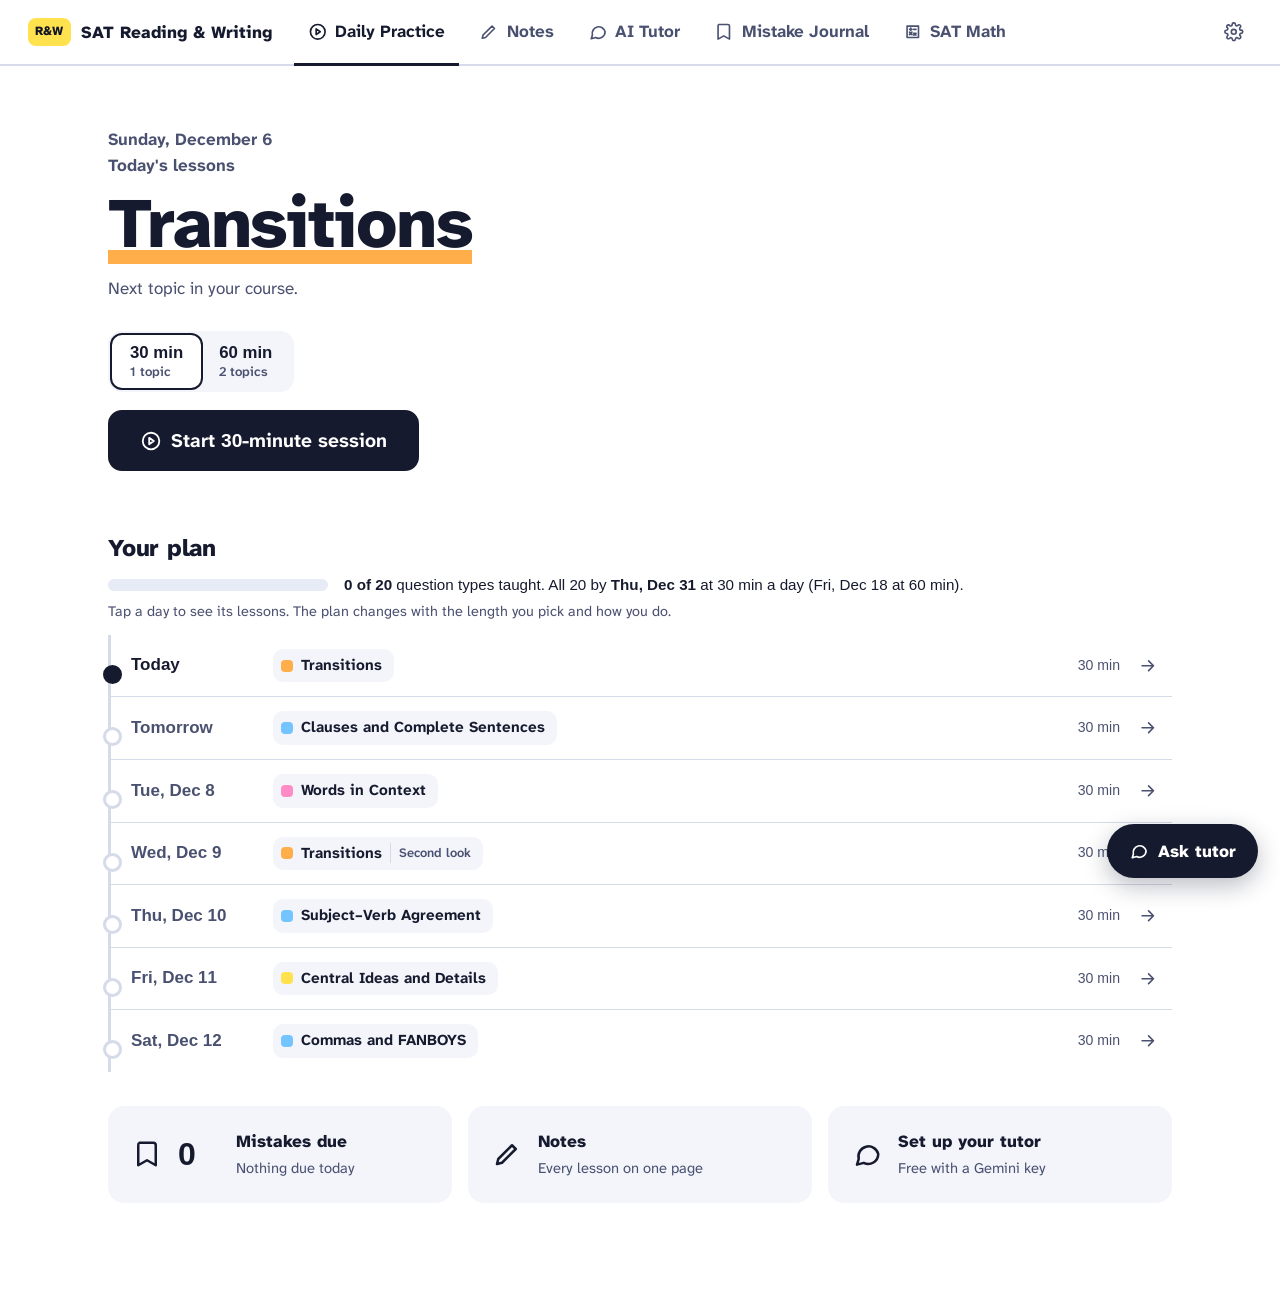
==== commit 749d17f0: "Add SAT Math link to the main nav Co-Authored-By: Claude Opus 5.5 <noreply@anthropic.com>" ====
--- a/index.html
+++ b/index.html
@@ -1,12 +1,12 @@
 <!doctype html>
-<html lang="en" data-build="c3b82fe256">
+<html lang="en" data-build="efd630cd9e">
 <head>
 <meta charset="utf-8">
 <meta name="viewport" content="width=device-width, initial-scale=1">
 <title>SAT Reading &amp; Writing</title>
 <link rel="icon" href="data:image/svg+xml,%3Csvg xmlns='http://www.w3.org/2000/svg' viewBox='0 0 32 32'%3E%3Crect width='32' height='32' rx='8' fill='%23FFE24D'/%3E%3Ctext x='16' y='22' font-family='Arial' font-weight='800' font-size='14' fill='%2310142B' text-anchor='middle'%3ER%26W%3C/text%3E%3C/svg%3E">
 <link rel="preload" href="fonts/AtkinsonHyperlegibleNext.ttf" as="font" type="font/ttf" crossorigin>
-<link rel="stylesheet" href="app.css?v=c3b82fe256">
+<link rel="stylesheet" href="app.css?v=efd630cd9e">
 <script>window.__errors = []; window.addEventListener("error", function (e) { window.__errors.push(String(e.message || e)); });</script>
 <script>try { var t = localStorage.getItem("theme"); if (t === "light" || t === "dark") document.documentElement.setAttribute("data-theme", t); } catch (e) {}</script>
 </head>
@@ -35,6 +35,7 @@
     <a href="#/notes" data-nav="notes"><svg class="ico" viewBox="0 0 24 24"><path d="M4 20l4-1L19 8l-3-3L5 16z"/></svg>Notes</a>
     <a href="#/tutor" data-nav="tutor"><svg class="ico" viewBox="0 0 24 24"><path d="M21 12a8 8 0 0 1-11.6 7.1L4 20.5l1.4-4.6A8 8 0 1 1 21 12z"/></svg>AI Tutor</a>
     <a href="#/journal" data-nav="journal"><svg class="ico" viewBox="0 0 24 24"><path d="M6 3h11a2 2 0 0 1 2 2v16l-7-4-7 4V5a2 2 0 0 1 1-2z"/></svg>Mistake Journal</a>
+    <a href="https://smuffinz99-prog.github.io/sat-math/" title="Open the SAT Math practice app"><svg class="ico" viewBox="0 0 24 24"><path d="M5 5h14v14H5zM8 9h3M9.5 7.5v3M13 9h3M8 15.5l3-3M8 12.5l3 3M13 14h3M13 16h3"/></svg>SAT Math</a>
   </nav>
   <a class="iconlink" href="#/settings" title="Settings" aria-label="Settings"><svg class="ico" viewBox="0 0 24 24"><circle cx="12" cy="12" r="3"/><path d="M19.4 15a1.7 1.7 0 0 0 .3 1.8l.1.1a2 2 0 1 1-2.8 2.8l-.1-.1a1.7 1.7 0 0 0-1.8-.3 1.7 1.7 0 0 0-1 1.5V21a2 2 0 1 1-4 0v-.1a1.7 1.7 0 0 0-1.1-1.5 1.7 1.7 0 0 0-1.8.3l-.1.1a2 2 0 1 1-2.8-2.8l.1-.1a1.7 1.7 0 0 0 .3-1.8 1.7 1.7 0 0 0-1.5-1H3a2 2 0 1 1 0-4h.1a1.7 1.7 0 0 0 1.5-1.1 1.7 1.7 0 0 0-.3-1.8l-.1-.1a2 2 0 1 1 2.8-2.8l.1.1a1.7 1.7 0 0 0 1.8.3H9a1.7 1.7 0 0 0 1-1.5V3a2 2 0 1 1 4 0v.1a1.7 1.7 0 0 0 1 1.5 1.7 1.7 0 0 0 1.8-.3l.1-.1a2 2 0 1 1 2.8 2.8l-.1.1a1.7 1.7 0 0 0-.3 1.8V9a1.7 1.7 0 0 0 1.5 1H21a2 2 0 1 1 0 4h-.1a1.7 1.7 0 0 0-1.5 1z"/></svg></a>
 </header>
@@ -51,7 +52,7 @@
   <div class="drawer-body" id="drawerBody"></div>
 </aside>
 <script src="pyodide/pyodide.js"></script>
-<script src="web.js?v=c3b82fe256"></script>
-<script src="app.js?v=c3b82fe256"></script>
+<script src="web.js?v=efd630cd9e"></script>
+<script src="app.js?v=efd630cd9e"></script>
 </body>
 </html>
--- a/app.css
+++ b/app.css
@@ -235,8 +235,15 @@
 .choice .pick { flex: 1; display: flex; gap: 14px; align-items: flex-start; text-align: left; background: none; border: 0; padding: 12px 14px; cursor: pointer;
   font-family: var(--serif); font-size: 1.05rem; line-height: 1.45; border-radius: 10px; }
 .choice .letter { flex: none; width: 30px; height: 30px; border-radius: 50%; border: 2px solid var(--ink-2); display: grid; place-items: center; font: 800 .85rem var(--sans); }
-.choice .strike { background: none; border: 0; border-left: 2px solid var(--line); color: var(--ink-2); width: 44px; cursor: pointer; font-size: 1rem; }
+.choice .strike { background: none; border: 0; border-left: 2px solid var(--line); color: var(--ink-2); width: 56px; cursor: pointer; display: grid; place-items: center; }
+/* The cross-out button is the choice's letter with a line through it (like the test's own tool). */
+.choice .strike .sl { position: relative; display: grid; place-items: center; width: 26px; height: 26px; border-radius: 50%; border: 2px solid currentColor; font: 800 .78rem var(--sans); }
+.choice .strike .sl::after { content: ""; position: absolute; left: -5px; right: -5px; top: 50%; height: 2px; margin-top: -1px; background: currentColor; transform: rotate(-20deg); }
+.choice .strike .undo { display: none; font: 800 .78rem var(--sans); text-decoration: underline; text-underline-offset: 3px; }
 .choice .strike:hover { color: var(--bad); }
+.choice.out .strike .sl { display: none; }
+.choice.out .strike .undo { display: block; color: var(--ink); }
+.striketip { margin: 10px 0 0; font-size: .85rem; color: var(--ink-2); }
 .choice:hover { border-color: var(--ink-2); }
 .choice.sel { border-color: var(--btn); box-shadow: inset 0 0 0 1px var(--btn); }
 .choice.sel .letter { background: var(--btn); border-color: var(--btn); color: var(--btn-ink); }
